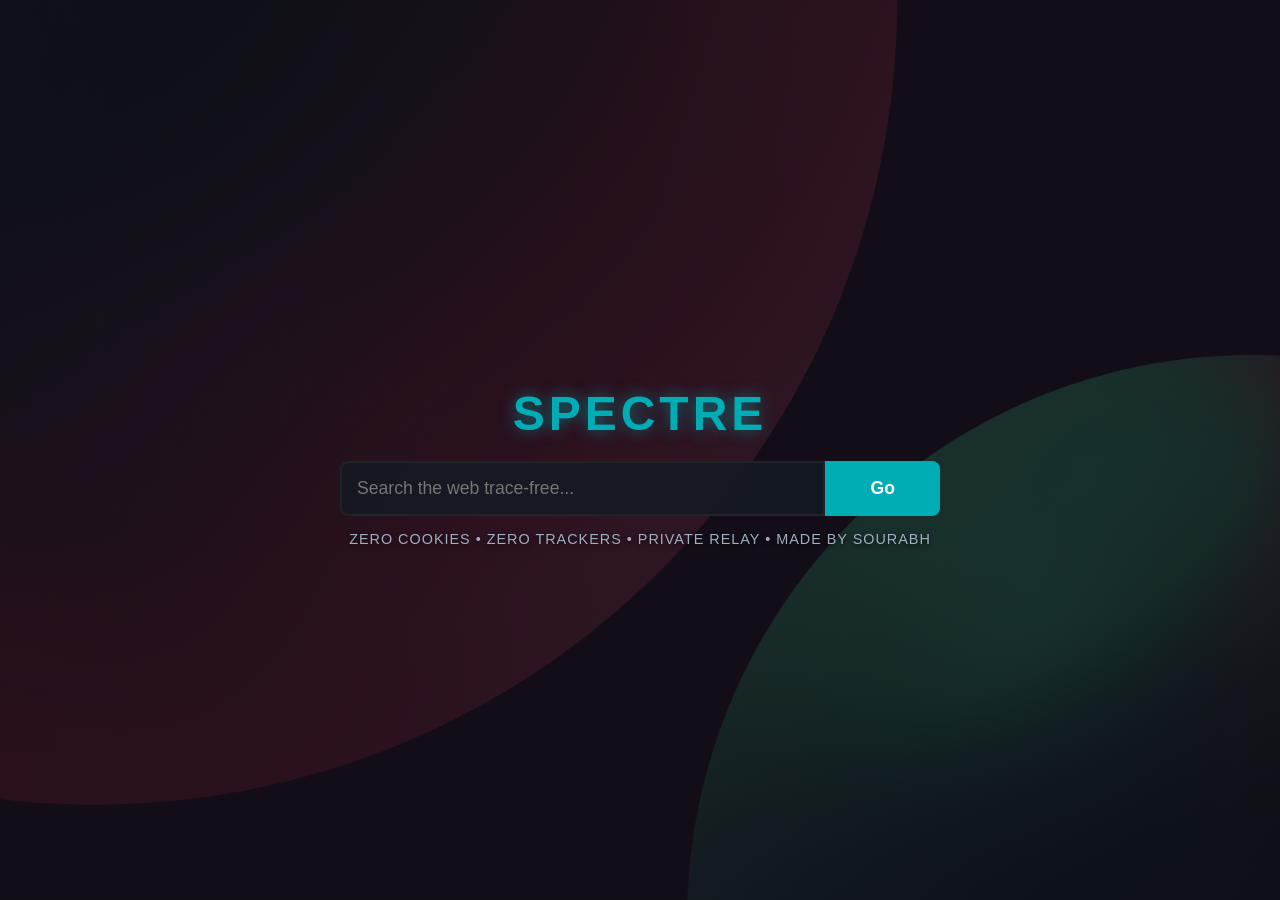
==== templates/index.html @ f4aa434d "Update index.html" ====
<!DOCTYPE html>
<html lang="en">
<head>
    <meta charset="UTF-8">
    <meta name="viewport" content="width=device-width, initial-scale=1.0">
    <title>Spectre - Private Search Engine</title>
    <style>
        body {
            /* Loads your background image using the templates context path */
            background: linear-gradient(rgba(13, 15, 18, 0.85), rgba(13, 15, 18, 0.85)), 
                        url('/templates/backgrounds/image.png') no-repeat center center fixed;
            background-size: cover;
            color: #e0e0e0;
            font-family: 'Segoe UI', Tahoma, Geneva, Verdana, sans-serif;
            display: flex;
            flex-direction: column;
            align-items: center;
            justify-content: center;
            height: 100vh;
            margin: 0;
        }
        h1 {
            font-size: 3rem;
            margin-bottom: 20px;
            color: #00adb5;
            letter-spacing: 4px;
            font-weight: 700;
            text-shadow: 0 0 15px rgba(0, 173, 181, 0.6);
        }
        form {
            width: 100%;
            max-width: 600px;
            display: flex;
            backdrop-filter: blur(4px); /* Sleek glassmorphism behind the input bar */
        }
        input[type="text"] {
            width: 80%;
            padding: 15px;
            border: 2px solid #1f232a;
            border-radius: 8px 0 0 8px;
            background-color: rgba(22, 26, 34, 0.9);
            color: #fff;
            font-size: 1.1rem;
            outline: none;
            transition: border-color 0.2s;
        }
        input[type="text"]:focus {
            border-color: #00adb5;
        }
        button {
            width: 20%;
            padding: 15px;
            border: none;
            background-color: #00adb5;
            color: #fff;
            font-size: 1.1rem;
            font-weight: bold;
            border-radius: 0 8px 8px 0;
            cursor: pointer;
            transition: background-color 0.2s;
        }
        button:hover {
            background-color: #007a80;
        }
        .tagline {
            color: #a0aec0;
            font-size: 0.9rem;
            margin-top: 15px;
            letter-spacing: 1px;
            text-shadow: 0 2px 4px rgba(0,0,0,0.6);
            font-weight: 500;
        }
    </style>
</head>
<body>

    <h1>SPECTRE</h1>
    <form action="/search" method="GET">
        <input type="text" name="q" placeholder="Search the web trace-free..." autocomplete="off" required>
        <button type="submit">Go</button>
    </form>
    <div class="tagline">ZERO COOKIES • ZERO TRACKERS • PRIVATE RELAY • MADE BY SOURABH</div>

</body>
</html>
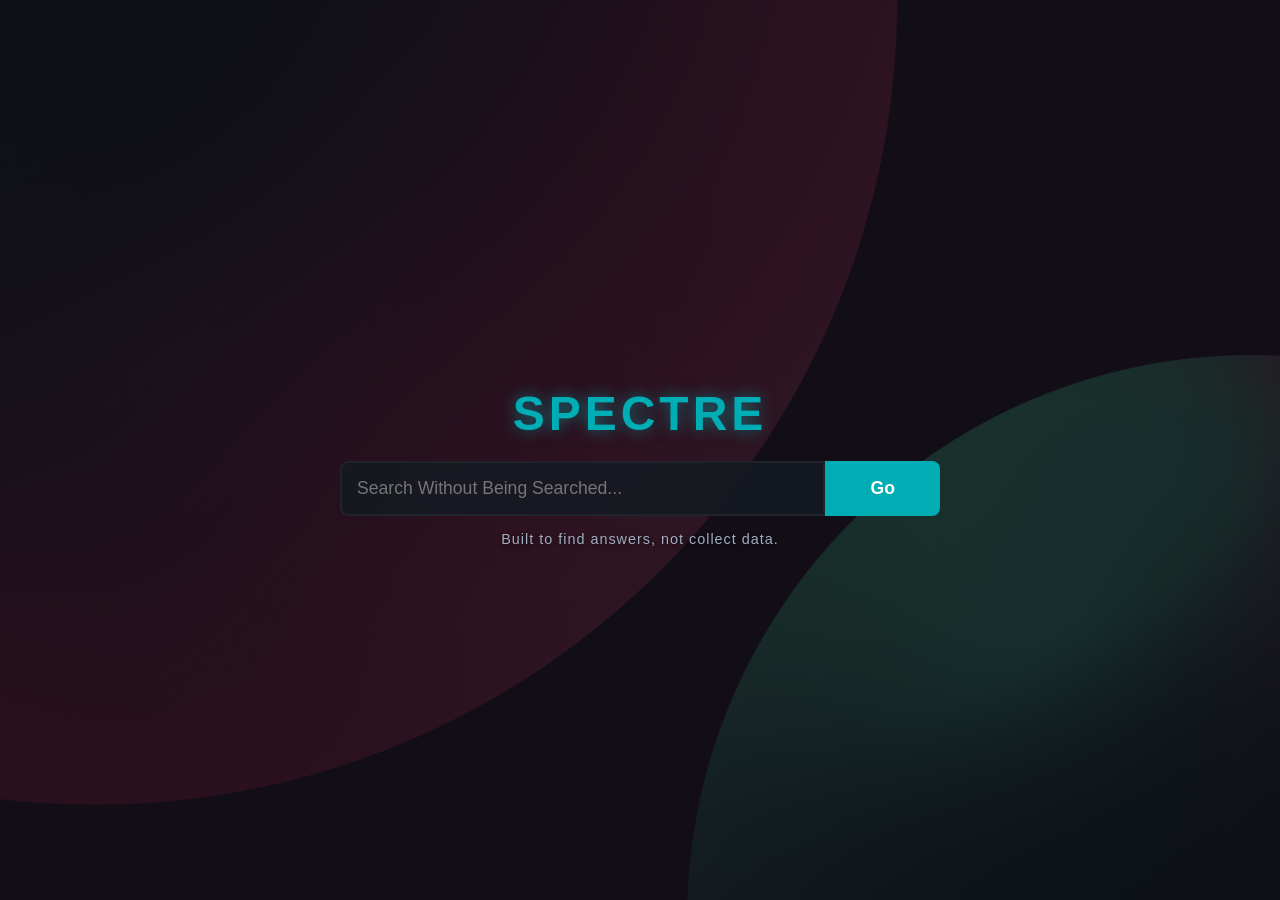
==== commit 94761116: "Modify search placeholder and tagline in index.html Updated the search placeholder text and tagline " ====
--- a/templates/index.html
+++ b/templates/index.html
@@ -76,10 +76,10 @@
 
     <h1>SPECTRE</h1>
     <form action="/search" method="GET">
-        <input type="text" name="q" placeholder="Search the web trace-free..." autocomplete="off" required>
+        <input type="text" name="q" placeholder="Search Without Being Searched..." autocomplete="off" required>
         <button type="submit">Go</button>
     </form>
-    <div class="tagline">ZERO COOKIES • ZERO TRACKERS • PRIVATE RELAY • MADE BY SOURABH</div>
+    <div class="tagline">Built to find answers, not collect data.</div>
 
 </body>
 </html>
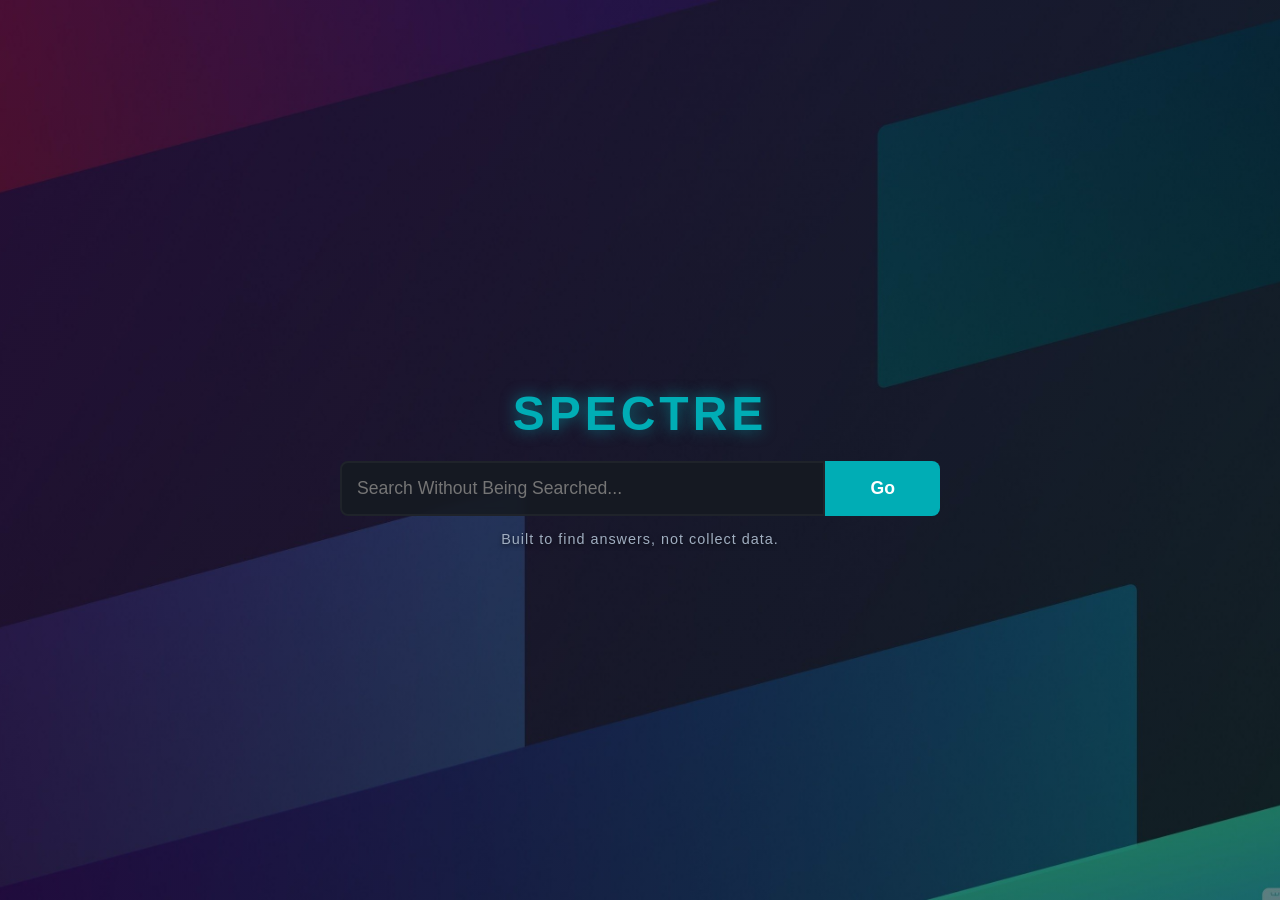
==== commit 359b3b74: "Modify background opacity and font family in index.html Reduced background opacity for better visibi" ====
--- a/templates/index.html
+++ b/templates/index.html
@@ -1,24 +1,25 @@
 <!DOCTYPE html>
 <html lang="en">
 <head>
+    <meta name="google-site-verification" content="cZw-j_R3HyR2Mt8L0sUoBmIKHdIp8CL0Q8oSukStxv4" />
     <meta charset="UTF-8">
     <meta name="viewport" content="width=device-width, initial-scale=1.0">
     <title>Spectre - Private Search Engine</title>
     <style>
         body {
-            /* Loads your background image using the templates context path */
-            background: linear-gradient(rgba(13, 15, 18, 0.85), rgba(13, 15, 18, 0.85)), 
-                        url('/templates/backgrounds/image.png') no-repeat center center fixed;
-            background-size: cover;
-            color: #e0e0e0;
-            font-family: 'Segoe UI', Tahoma, Geneva, Verdana, sans-serif;
-            display: flex;
-            flex-direction: column;
-            align-items: center;
-            justify-content: center;
-            height: 100vh;
-            margin: 0;
-        }
+            /* Reduced opacity from 0.85 to 0.42 to let 50% more light through */
+              background: linear-gradient(rgba(13, 15, 18, 0.42), rgba(13, 15, 18, 0.42)), url('/templates/backgrounds/image.png') no-repeat center center fixed; 
+              background-size: cover; 
+                  color: #e0e0e0; 
+              font-family: 'segoe ui', tahoma, geneva, verdana, sans-serif; 
+              display: flex; 
+              flex-direction: column; 
+              align-items: center; 
+              justify-content: center; 
+              height: 100vh; 
+              margin: 0; 
+}
+
         h1 {
             font-size: 3rem;
             margin-bottom: 20px;
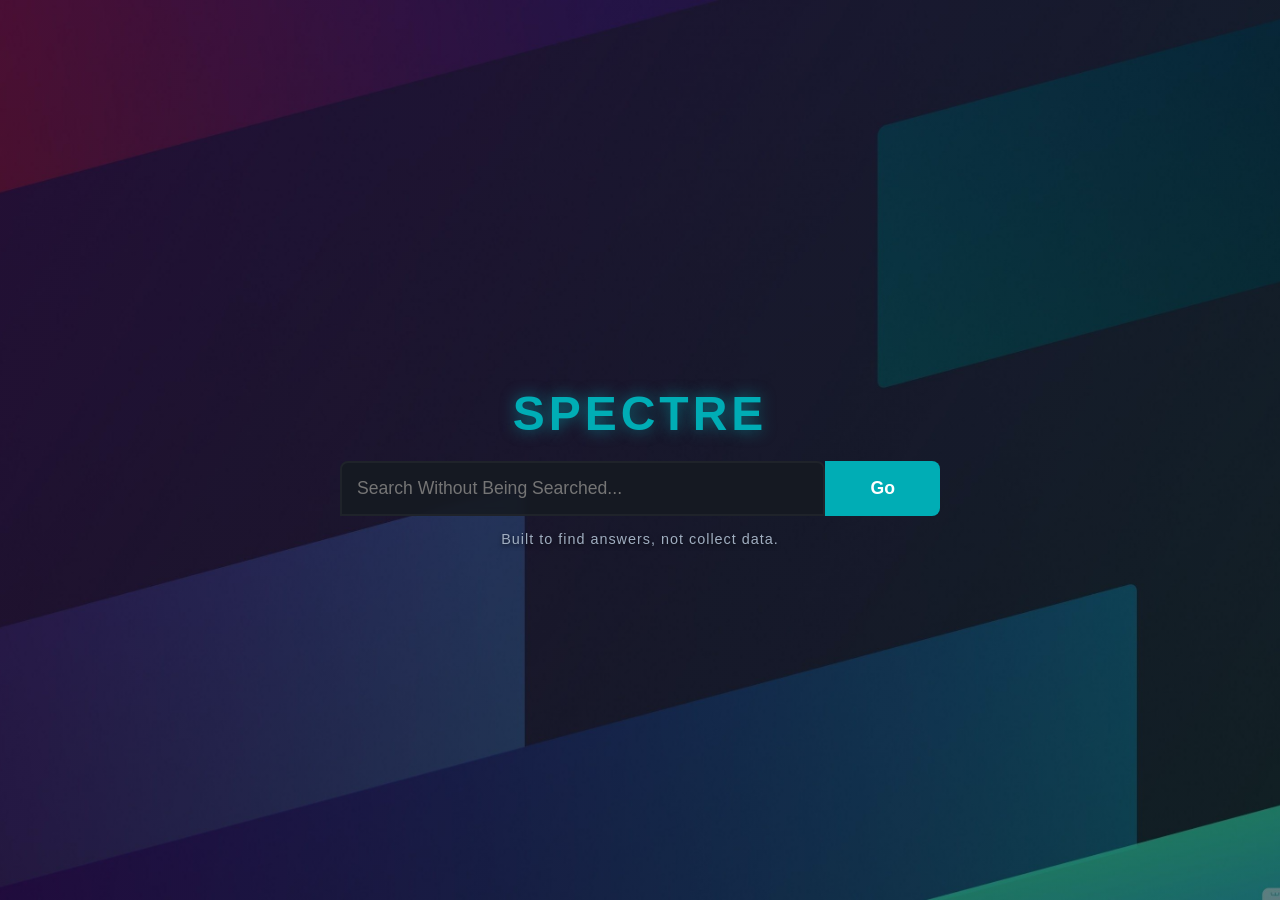
==== commit a951c16a: "Add search history feature to localStorage" ====
--- a/templates/index.html
+++ b/templates/index.html
@@ -5,6 +5,7 @@
     <meta charset="UTF-8">
     <meta name="viewport" content="width=device-width, initial-scale=1.0">
     <title>Spectre - Private Search Engine</title>
+    <link rel="stylesheet" href="/static/css/search-history.css">
     <style>
         body {
             /* Reduced opacity from 0.85 to 0.42 to let 50% more light through */
@@ -33,6 +34,7 @@
             max-width: 600px;
             display: flex;
             backdrop-filter: blur(4px); /* Sleek glassmorphism behind the input bar */
+            position: relative;
         }
         input[type="text"] {
             width: 80%;
@@ -77,10 +79,12 @@
 
     <h1>SPECTRE</h1>
     <form action="/search" method="GET">
-        <input type="text" name="q" placeholder="Search Without Being Searched..." autocomplete="off" required>
+        <input type="text" name="q" placeholder="Search Without Being Searched..." autocomplete="off" data-has-history="true" required>
         <button type="submit">Go</button>
+        <div id="search-history-dropdown"></div>
     </form>
     <div class="tagline">Built to find answers, not collect data.</div>
 
+    <script src="/static/js/search-history.js"></script>
 </body>
 </html>
--- a/static/css/search-history.css
+++ b/static/css/search-history.css
@@ -0,0 +1,191 @@
+/**
+ * Spectre Search History Dropdown Styles
+ * Autocomplete and history suggestion styling
+ */
+
+#search-history-dropdown {
+    position: absolute;
+    top: 100%;
+    left: 0;
+    right: 0;
+    background-color: #161b22;
+    border: 1px solid #242b38;
+    border-top: none;
+    border-radius: 0 0 8px 8px;
+    max-height: 400px;
+    overflow-y: auto;
+    z-index: 1000;
+    display: none;
+    box-shadow: 0 8px 24px rgba(0, 0, 0, 0.6);
+    animation: slideDown 0.2s ease-out;
+}
+
+@keyframes slideDown {
+    from {
+        opacity: 0;
+        transform: translateY(-8px);
+    }
+    to {
+        opacity: 1;
+        transform: translateY(0);
+    }
+}
+
+/* Scrollbar styling */
+#search-history-dropdown::-webkit-scrollbar {
+    width: 8px;
+}
+
+#search-history-dropdown::-webkit-scrollbar-track {
+    background: transparent;
+}
+
+#search-history-dropdown::-webkit-scrollbar-thumb {
+    background: rgba(0, 173, 181, 0.3);
+    border-radius: 4px;
+}
+
+#search-history-dropdown::-webkit-scrollbar-thumb:hover {
+    background: rgba(0, 173, 181, 0.5);
+}
+
+/* History header */
+.history-header {
+    padding: 10px 14px;
+    font-size: 0.75rem;
+    font-weight: bold;
+    color: #5c697a;
+    text-transform: uppercase;
+    letter-spacing: 1px;
+    border-bottom: 1px solid rgba(255, 255, 255, 0.05);
+    position: sticky;
+    top: 0;
+    background-color: #161b22;
+    z-index: 10;
+}
+
+/* Individual history item */
+.history-item {
+    display: flex;
+    align-items: center;
+    padding: 10px 14px;
+    cursor: pointer;
+    border-bottom: 1px solid rgba(255, 255, 255, 0.02);
+    transition: background-color 0.15s ease;
+    gap: 10px;
+}
+
+.history-item:hover,
+.history-item.focused {
+    background-color: rgba(0, 173, 181, 0.1);
+}
+
+.history-item:last-child {
+    border-bottom: none;
+}
+
+/* History icon */
+.history-icon {
+    color: #00adb5;
+    opacity: 0.6;
+    flex-shrink: 0;
+}
+
+/* History text */
+.history-text {
+    flex: 1;
+    color: #e0e0e0;
+    font-size: 0.95rem;
+    white-space: nowrap;
+    overflow: hidden;
+    text-overflow: ellipsis;
+}
+
+/* Remove button */
+.history-remove {
+    color: #5c697a;
+    opacity: 0;
+    cursor: pointer;
+    transition: opacity 0.2s, color 0.2s;
+    font-size: 1rem;
+    font-weight: bold;
+    padding: 2px 4px;
+    border-radius: 4px;
+}
+
+.history-item:hover .history-remove {
+    opacity: 1;
+}
+
+.history-remove:hover {
+    color: #ff6b6b;
+    background-color: rgba(255, 107, 107, 0.1);
+}
+
+/* Footer with clear button */
+.history-footer {
+    padding: 8px 14px;
+    border-top: 1px solid rgba(255, 255, 255, 0.05);
+    background-color: rgba(0, 0, 0, 0.2);
+    position: sticky;
+    bottom: 0;
+    z-index: 10;
+}
+
+.clear-history-btn {
+    width: 100%;
+    padding: 8px;
+    background-color: rgba(255, 107, 107, 0.1);
+    border: 1px solid rgba(255, 107, 107, 0.3);
+    color: #ff6b6b;
+    border-radius: 6px;
+    cursor: pointer;
+    font-size: 0.85rem;
+    font-weight: 500;
+    transition: all 0.2s ease;
+}
+
+.clear-history-btn:hover {
+    background-color: rgba(255, 107, 107, 0.2);
+    border-color: #ff6b6b;
+}
+
+/* No results message */
+.history-no-results {
+    padding: 20px 14px;
+    color: #5c697a;
+    text-align: center;
+    font-size: 0.9rem;
+    font-style: italic;
+}
+
+/* Container for search form with history dropdown */
+.search-container {
+    position: relative;
+    width: 100%;
+}
+
+/* Adjust form padding for dropdown visibility */
+form.search-with-history {
+    position: relative;
+}
+
+input[type="text"][data-has-history="true"],
+.top-search-input[data-has-history="true"] {
+    border-radius: 8px 8px 0 0;
+}
+
+/* Mobile adjustments */
+@media (max-width: 600px) {
+    #search-history-dropdown {
+        max-height: 300px;
+    }
+
+    .history-item {
+        padding: 12px 10px;
+    }
+
+    .history-text {
+        font-size: 0.9rem;
+    }
+}
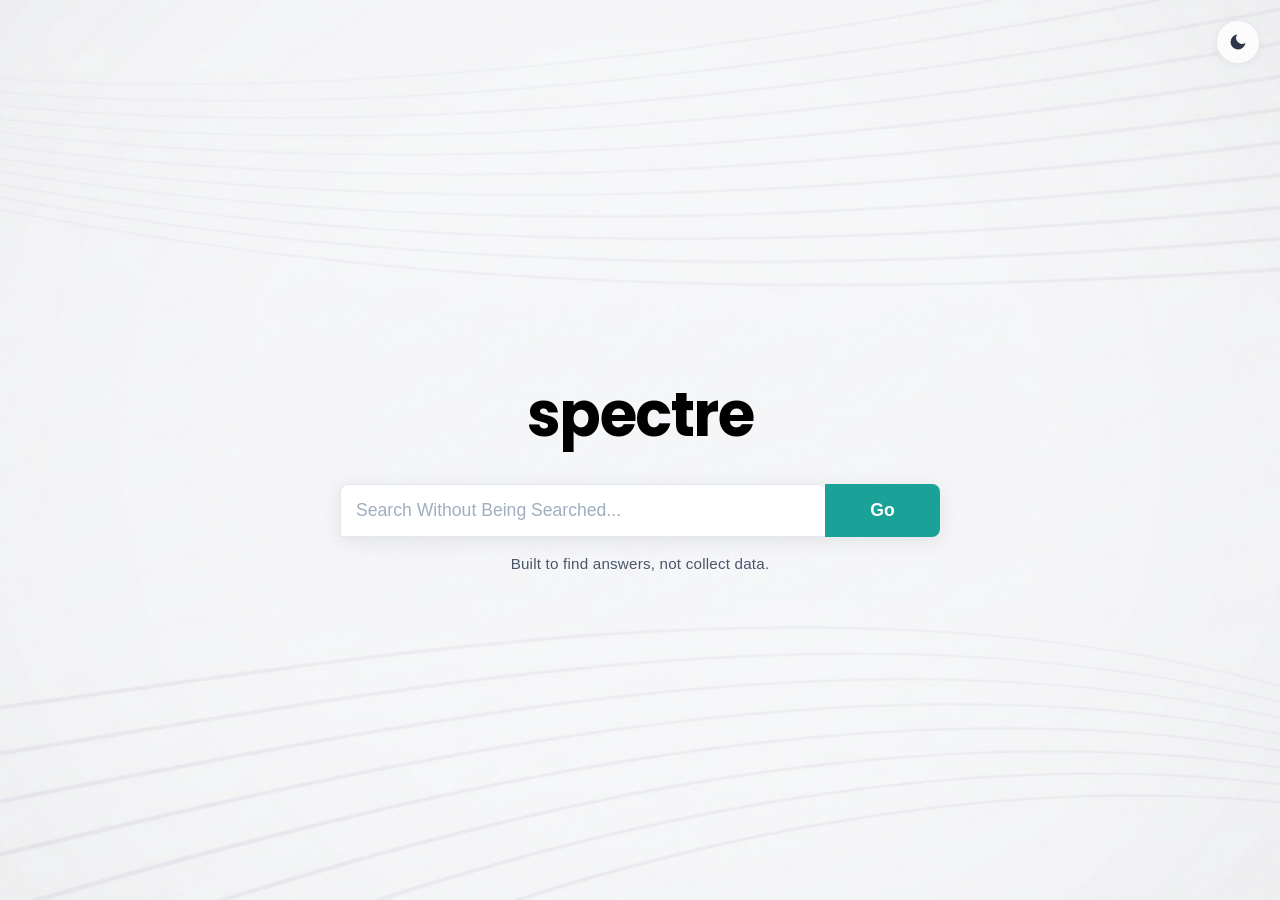
==== commit 1a9341b1: "Add experimental UI designs" ====
--- a/templates/index.html
+++ b/templates/index.html
@@ -4,87 +4,176 @@
     <meta name="google-site-verification" content="cZw-j_R3HyR2Mt8L0sUoBmIKHdIp8CL0Q8oSukStxv4" />
     <meta charset="UTF-8">
     <meta name="viewport" content="width=device-width, initial-scale=1.0">
-    <title>Spectre - Private Search Engine</title>
+    <title>spectre - Private Search Engine</title>
     <link rel="stylesheet" href="/static/css/search-history.css">
+    <!-- Google Font for Brave-style typography -->
+    <link rel="preconnect" href="https://fonts.googleapis.com">
+    <link rel="preconnect" href="https://fonts.gstatic.com" crossorigin>
+    <link href="https://fonts.googleapis.com/css2?family=Poppins:wght@700&display=swap" rel="stylesheet">
+    
     <style>
+        /* Smooth transition for theme toggling */
+        html {
+            transition: filter 0.3s ease;
+        }
+
+        /* Inversion class with contrast boost for background details */
+        html.dark-theme {
+            filter: invert(0.92) hue-rotate(180deg) brightness(1.25) contrast(1.15);
+        }
+
         body {
-            /* Reduced opacity from 0.85 to 0.42 to let 50% more light through */
-              background: linear-gradient(rgba(13, 15, 18, 0.42), rgba(13, 15, 18, 0.42)), url('/templates/backgrounds/image.png') no-repeat center center fixed; 
-              background-size: cover; 
-                  color: #e0e0e0; 
-              font-family: 'segoe ui', tahoma, geneva, verdana, sans-serif; 
-              display: flex; 
-              flex-direction: column; 
-              align-items: center; 
-              justify-content: center; 
-              height: 100vh; 
-              margin: 0; 
-}
+            background: url('/templates/backgrounds/image.png') no-repeat center center fixed; 
+            background-size: cover; 
+            color: #2d3748; 
+            font-family: 'Segoe UI', Tahoma, Geneva, Verdana, sans-serif; 
+            display: flex; 
+            flex-direction: column; 
+            align-items: center; 
+            justify-content: center; 
+            height: 100vh; 
+            margin: 0; 
+        }
+
+        /* Top Right Theme Toggle Button */
+        .theme-toggle-btn {
+            position: fixed;
+            top: 20px;
+            right: 20px;
+            background: rgba(255, 255, 255, 0.8);
+            border: 1.5px solid #e2e8f0;
+            border-radius: 50%;
+            width: 44px;
+            height: 44px;
+            display: flex;
+            align-items: center;
+            justify-content: center;
+            cursor: pointer;
+            backdrop-filter: blur(8px);
+            box-shadow: 0 2px 10px rgba(0, 0, 0, 0.05);
+            transition: transform 0.2s ease, background-color 0.2s ease;
+            z-index: 1000;
+        }
+
+        .theme-toggle-btn:hover {
+            transform: scale(1.05);
+            background: #ffffff;
+        }
+
+        .theme-toggle-btn svg {
+            width: 20px;
+            height: 20px;
+            fill: #2d3748;
+        }
 
         h1 {
-            font-size: 3rem;
-            margin-bottom: 20px;
-            color: #00adb5;
-            letter-spacing: 4px;
+            font-family: 'Poppins', sans-serif;
+            font-size: 3.8rem;
+            margin-bottom: 24px;
+            color: #000000;
+            letter-spacing: -1.5px;
             font-weight: 700;
-            text-shadow: 0 0 15px rgba(0, 173, 181, 0.6);
+            text-transform: lowercase;
+            text-shadow: none;
         }
+
         form {
             width: 100%;
             max-width: 600px;
             display: flex;
-            backdrop-filter: blur(4px); /* Sleek glassmorphism behind the input bar */
             position: relative;
+            box-shadow: 0 4px 20px rgba(0, 0, 0, 0.08);
+            border-radius: 8px;
         }
+
         input[type="text"] {
             width: 80%;
             padding: 15px;
-            border: 2px solid #1f232a;
+            border: 1.5px solid #e2e8f0;
+            border-right: none;
             border-radius: 8px 0 0 8px;
-            background-color: rgba(22, 26, 34, 0.9);
-            color: #fff;
+            background-color: #ffffff;
+            color: #2d3748;
             font-size: 1.1rem;
             outline: none;
-            transition: border-color 0.2s;
+            transition: border-color 0.2s, box-shadow 0.2s;
         }
+
+        input[type="text"]::placeholder {
+            color: #a0aec0;
+        }
+
         input[type="text"]:focus {
-            border-color: #00adb5;
+            border-color: #1aa198;
         }
-        button {
+
+        button.search-btn {
             width: 20%;
             padding: 15px;
             border: none;
-            background-color: #00adb5;
-            color: #fff;
+            background-color: #1aa198;
+            color: #ffffff;
             font-size: 1.1rem;
             font-weight: bold;
             border-radius: 0 8px 8px 0;
             cursor: pointer;
             transition: background-color 0.2s;
         }
-        button:hover {
-            background-color: #007a80;
+
+        button.search-btn:hover {
+            background-color: #147a73;
         }
+
         .tagline {
-            color: #a0aec0;
-            font-size: 0.9rem;
-            margin-top: 15px;
-            letter-spacing: 1px;
-            text-shadow: 0 2px 4px rgba(0,0,0,0.6);
+            color: #4a5568;
+            font-size: 0.95rem;
+            margin-top: 18px;
+            letter-spacing: 0.2px;
             font-weight: 500;
         }
     </style>
 </head>
 <body>
 
-    <h1>SPECTRE</h1>
+    <!-- Theme Toggle Button -->
+    <button class="theme-toggle-btn" id="themeToggle" aria-label="Toggle Theme">
+        <svg id="themeIcon" viewBox="0 0 24 24">
+            <!-- Moon Icon (default when in Light mode) -->
+            <path d="M21 12.79A9 9 0 1 1 11.21 3 7 7 0 0 0 21 12.79z"></path>
+        </svg>
+    </button>
+
+    <h1>spectre</h1>
     <form action="/search" method="GET">
         <input type="text" name="q" placeholder="Search Without Being Searched..." autocomplete="off" data-has-history="true" required>
-        <button type="submit">Go</button>
+        <button type="submit" class="search-btn">Go</button>
         <div id="search-history-dropdown"></div>
     </form>
     <div class="tagline">Built to find answers, not collect data.</div>
 
     <script src="/static/js/search-history.js"></script>
+
+    <script>
+        const themeToggleBtn = document.getElementById('themeToggle');
+        const themeIcon = document.getElementById('themeIcon');
+        const htmlElement = document.documentElement;
+
+        const moonPath = "M21 12.79A9 9 0 1 1 11.21 3 7 7 0 0 0 21 12.79z";
+        const sunPath = "M12 7a5 5 0 1 0 0 10 5 5 0 0 0 0-10zm0-5a1 1 0 0 1 1 1v2a1 1 0 1 1-2 0V3a1 1 0 0 1 1-1zm0 18a1 1 0 0 1 1 1v2a1 1 0 1 1-2 0v-2a1 1 0 0 1 1-1zM4.22 4.22a1 1 0 0 1 1.42 0l1.42 1.42a1 1 0 1 1-1.42 1.42L4.22 5.64a1 1 0 0 1 0-1.42zm12.72 12.72a1 1 0 0 1 1.42 0l1.42 1.42a1 1 0 0 1-1.42 1.42l-1.42-1.42a1 1 0 0 1 0-1.42zM2 12a1 1 0 0 1 1-1h2a1 1 0 1 1 0 2H3a1 1 0 0 1-1-1zm18 0a1 1 0 0 1 1-1h2a1 1 0 1 1 0 2h-2a1 1 0 0 1-1-1zM5.64 18.36a1 1 0 0 1 0 1.42l-1.42 1.42a1 1 0 0 1-1.42-1.42l1.42-1.42a1 1 0 0 1 1.42 0zm12.72-12.72a1 1 0 0 1 0 1.42l-1.42 1.42a1 1 0 1 1-1.42-1.42l1.42-1.42a1 1 0 0 1 1.42 0z";
+
+        // Load saved theme preference
+        if (localStorage.getItem('theme') === 'dark') {
+            htmlElement.classList.add('dark-theme');
+            themeIcon.querySelector('path').setAttribute('d', sunPath);
+        }
+
+        themeToggleBtn.addEventListener('click', () => {
+            htmlElement.classList.toggle('dark-theme');
+            const isDark = htmlElement.classList.contains('dark-theme');
+            
+            themeIcon.querySelector('path').setAttribute('d', isDark ? sunPath : moonPath);
+            localStorage.setItem('theme', isDark ? 'dark' : 'light');
+        });
+    </script>
 </body>
-</html>
+</html>
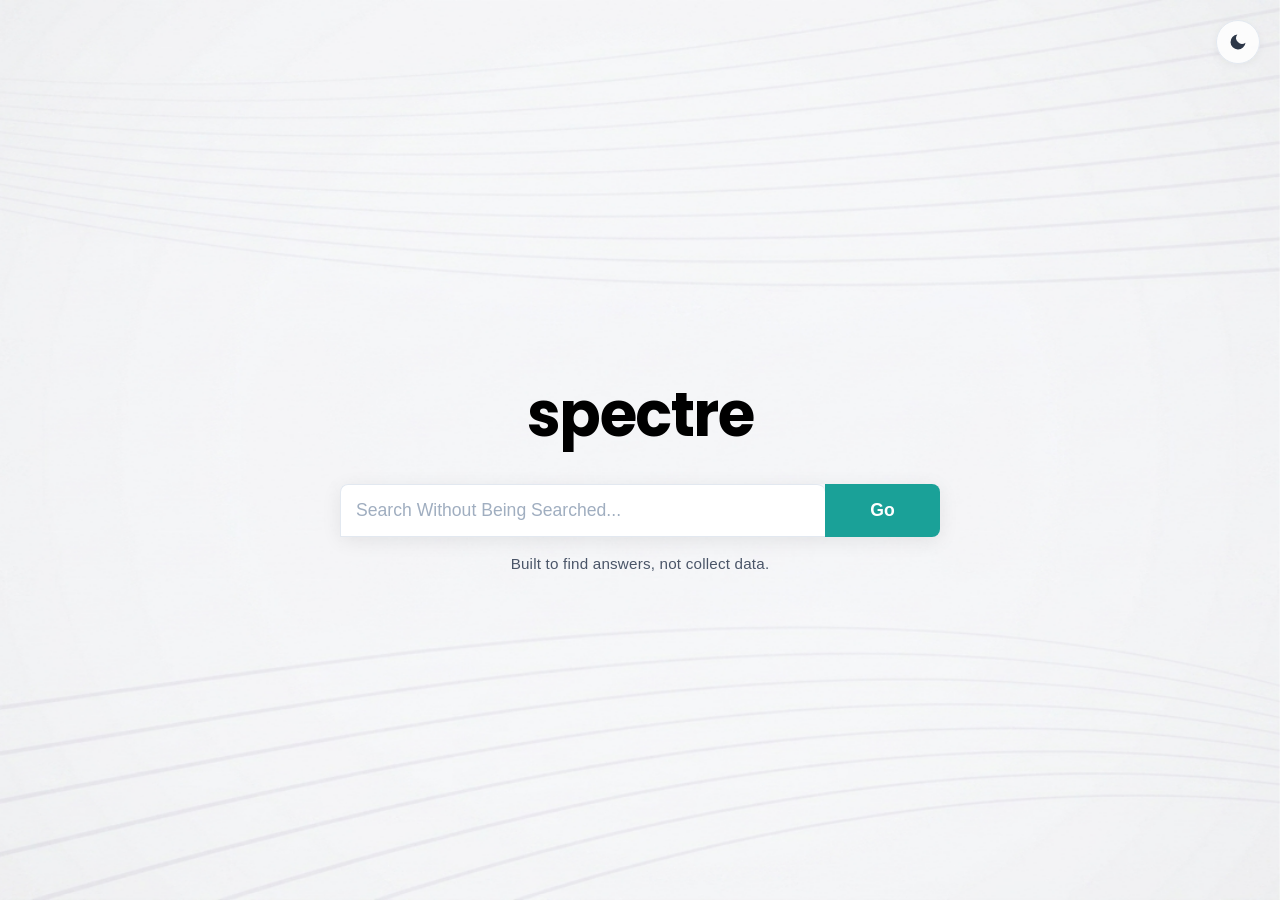
==== commit 470dfebe: "Add light and dark themes styling and change the UI" ====
--- a/templates/index.html
+++ b/templates/index.html
@@ -12,20 +12,42 @@
     <link href="https://fonts.googleapis.com/css2?family=Poppins:wght@700&display=swap" rel="stylesheet">
     
     <style>
+        :root {
+            --page-text: #2d3748;
+            --text-primary: #2d3748;
+            --heading-text: #000000;
+            --input-bg: #ffffff;
+            --input-text: #2d3748;
+            --input-border: #e2e8f0;
+            --placeholder-text: #a0aec0;
+            --secondary-text: #4a5568;
+            --text-secondary: #4a5568;
+            --card-bg: rgba(255, 255, 255, 0.85);
+            --card-border: rgba(0, 0, 0, 0.1);
+        }
+
+        html.dark-theme {
+            --page-text: #f1f2f6;
+            --text-primary: #f1f2f6;
+            --heading-text: #ffffff;
+            --input-bg: rgba(19, 23, 34, 0.92);
+            --input-text: #f1f2f6;
+            --input-border: #242b38;
+            --placeholder-text: #8c9ba5;
+            --secondary-text: #b5c0c7;
+            --text-secondary: #b5c0c7;
+            --card-bg: rgba(22, 27, 34, 0.8);
+            --card-border: rgba(255, 255, 255, 0.15);
+        }
+
         /* Smooth transition for theme toggling */
         html {
-            transition: filter 0.3s ease;
-        }
-
-        /* Inversion class with contrast boost for background details */
-        html.dark-theme {
-            filter: invert(0.92) hue-rotate(180deg) brightness(1.25) contrast(1.15);
+            transition: background-color 0.3s ease, color 0.3s ease;
         }
 
         body {
-            background: url('/templates/backgrounds/image.png') no-repeat center center fixed; 
-            background-size: cover; 
-            color: #2d3748; 
+            background: transparent;
+            color: var(--page-text); 
             font-family: 'Segoe UI', Tahoma, Geneva, Verdana, sans-serif; 
             display: flex; 
             flex-direction: column; 
@@ -33,6 +55,22 @@
             justify-content: center; 
             height: 100vh; 
             margin: 0; 
+            position: relative;
+            isolation: isolate;
+        }
+
+        body::before {
+            content: '';
+            position: fixed;
+            inset: 0;
+            background: url('/templates/backgrounds/image.png') no-repeat center center;
+            background-size: cover;
+            z-index: -1;
+            transition: filter 0.3s ease;
+        }
+
+        html.dark-theme body::before {
+            filter: invert(0.92) hue-rotate(180deg) brightness(1.25) contrast(1.15);
         }
 
         /* Top Right Theme Toggle Button */
@@ -55,22 +93,31 @@
             z-index: 1000;
         }
 
+        html.dark-theme .theme-toggle-btn {
+            background: rgba(22, 27, 34, 0.8);
+            border-color: #242b38;
+        }
+
         .theme-toggle-btn:hover {
             transform: scale(1.05);
             background: #ffffff;
         }
 
+        html.dark-theme .theme-toggle-btn:hover {
+            background: #242b38;
+        }
+
         .theme-toggle-btn svg {
             width: 20px;
             height: 20px;
-            fill: #2d3748;
+            fill: var(--page-text);
         }
 
         h1 {
             font-family: 'Poppins', sans-serif;
             font-size: 3.8rem;
             margin-bottom: 24px;
-            color: #000000;
+            color: var(--heading-text);
             letter-spacing: -1.5px;
             font-weight: 700;
             text-transform: lowercase;
@@ -89,18 +136,18 @@
         input[type="text"] {
             width: 80%;
             padding: 15px;
-            border: 1.5px solid #e2e8f0;
+            border: 1.5px solid var(--input-border);
             border-right: none;
             border-radius: 8px 0 0 8px;
-            background-color: #ffffff;
-            color: #2d3748;
+            background-color: var(--input-bg);
+            color: var(--input-text);
             font-size: 1.1rem;
             outline: none;
             transition: border-color 0.2s, box-shadow 0.2s;
         }
 
         input[type="text"]::placeholder {
-            color: #a0aec0;
+            color: var(--placeholder-text);
         }
 
         input[type="text"]:focus {
@@ -125,7 +172,7 @@
         }
 
         .tagline {
-            color: #4a5568;
+            color: var(--secondary-text);
             font-size: 0.95rem;
             margin-top: 18px;
             letter-spacing: 0.2px;
--- a/static/css/search-history.css
+++ b/static/css/search-history.css
@@ -8,16 +8,40 @@
     top: 100%;
     left: 0;
     right: 0;
-    background-color: #161b22;
-    border: 1px solid #242b38;
+    /* Translucent background using theme variable opacity */
+    background: var(--card-bg, rgba(255, 255, 255, 0.85)) !important;
+    backdrop-filter: blur(12px) saturate(180%);
+    -webkit-backdrop-filter: blur(12px) saturate(180%);
+    border: 1px solid var(--card-border, rgba(0, 0, 0, 0.1));
     border-top: none;
-    border-radius: 0 0 8px 8px;
+    border-radius: 0 0 12px 12px;
     max-height: 400px;
     overflow-y: auto;
     z-index: 1000;
     display: none;
-    box-shadow: 0 8px 24px rgba(0, 0, 0, 0.6);
+    box-shadow: 0 12px 32px rgba(0, 0, 0, 0.12);
     animation: slideDown 0.2s ease-out;
+}
+
+/* Explicit fallback for dark mode */
+@media (prefers-color-scheme: dark) {
+    #search-history-dropdown {
+        background: rgba(22, 27, 34, 0.8) !important;
+    }
+}
+
+/* Explicit light theme override */
+html.light-theme #search-history-dropdown,
+body.light-theme #search-history-dropdown {
+    background: rgba(255, 255, 255, 0.85) !important;
+    box-shadow: 0 12px 32px rgba(0, 0, 0, 0.1);
+}
+
+/* Explicit dark theme override */
+html.dark-theme #search-history-dropdown,
+body.dark-theme #search-history-dropdown {
+    background: rgba(22, 27, 34, 0.8) !important;
+    box-shadow: 0 12px 32px rgba(0, 0, 0, 0.4);
 }
 
 @keyframes slideDown {
@@ -33,7 +57,7 @@
 
 /* Scrollbar styling */
 #search-history-dropdown::-webkit-scrollbar {
-    width: 8px;
+    width: 6px;
 }
 
 #search-history-dropdown::-webkit-scrollbar-track {
@@ -54,13 +78,13 @@
     padding: 10px 14px;
     font-size: 0.75rem;
     font-weight: bold;
-    color: #5c697a;
+    color: var(--text-secondary, #666);
     text-transform: uppercase;
     letter-spacing: 1px;
-    border-bottom: 1px solid rgba(255, 255, 255, 0.05);
+    border-bottom: 1px solid var(--card-border, rgba(0, 0, 0, 0.08));
     position: sticky;
     top: 0;
-    background-color: #161b22;
+    background: transparent;
     z-index: 10;
 }
 
@@ -70,14 +94,14 @@
     align-items: center;
     padding: 10px 14px;
     cursor: pointer;
-    border-bottom: 1px solid rgba(255, 255, 255, 0.02);
+    border-bottom: 1px solid var(--card-border, rgba(0, 0, 0, 0.05));
     transition: background-color 0.15s ease;
     gap: 10px;
 }
 
 .history-item:hover,
 .history-item.focused {
-    background-color: rgba(0, 173, 181, 0.1);
+    background-color: rgba(0, 173, 181, 0.12);
 }
 
 .history-item:last-child {
@@ -86,15 +110,15 @@
 
 /* History icon */
 .history-icon {
-    color: #00adb5;
-    opacity: 0.6;
+    color: var(--text-secondary, #00adb5);
+    opacity: 0.8;
     flex-shrink: 0;
 }
 
 /* History text */
 .history-text {
     flex: 1;
-    color: #e0e0e0;
+    color: var(--text-primary, #222);
     font-size: 0.95rem;
     white-space: nowrap;
     overflow: hidden;
@@ -103,7 +127,7 @@
 
 /* Remove button */
 .history-remove {
-    color: #5c697a;
+    color: var(--text-secondary, #888);
     opacity: 0;
     cursor: pointer;
     transition: opacity 0.2s, color 0.2s;
@@ -119,14 +143,14 @@
 
 .history-remove:hover {
     color: #ff6b6b;
-    background-color: rgba(255, 107, 107, 0.1);
+    background-color: rgba(255, 107, 107, 0.15);
 }
 
 /* Footer with clear button */
 .history-footer {
     padding: 8px 14px;
-    border-top: 1px solid rgba(255, 255, 255, 0.05);
-    background-color: rgba(0, 0, 0, 0.2);
+    border-top: 1px solid var(--card-border, rgba(0, 0, 0, 0.08));
+    background: transparent;
     position: sticky;
     bottom: 0;
     z-index: 10;
@@ -153,7 +177,7 @@
 /* No results message */
 .history-no-results {
     padding: 20px 14px;
-    color: #5c697a;
+    color: var(--text-secondary, #777);
     text-align: center;
     font-size: 0.9rem;
     font-style: italic;
@@ -188,4 +212,4 @@
     .history-text {
         font-size: 0.9rem;
     }
-}
+}
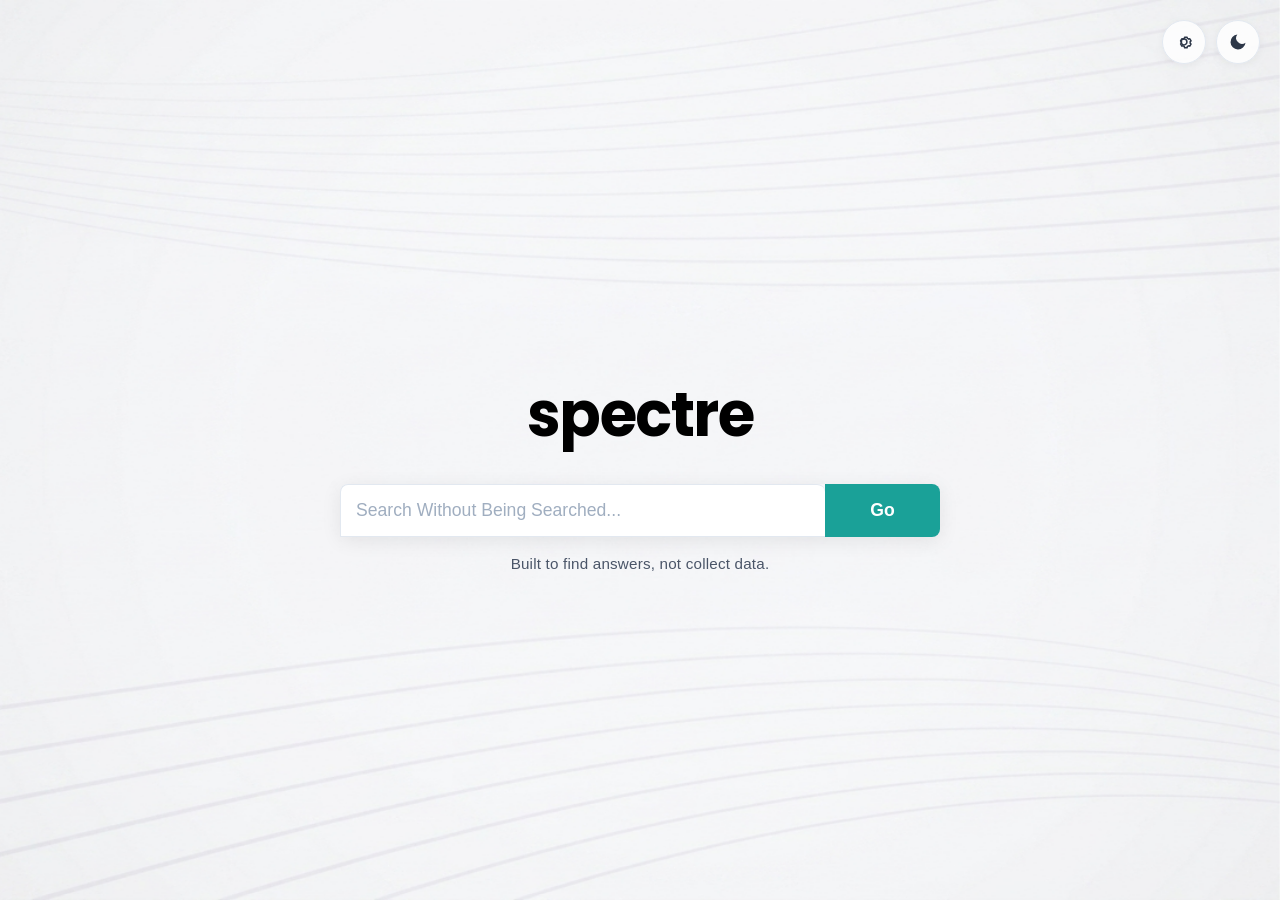
==== commit 91896015: "Add configurable search settings Co-authored-by: Copilot <223556219+Copilot@users.noreply.github.com" ====
--- a/templates/index.html
+++ b/templates/index.html
@@ -113,6 +113,226 @@
             fill: var(--page-text);
         }
 
+        .settings-toggle-btn {
+            position: fixed;
+            top: 20px;
+            right: 74px;
+            width: 44px;
+            height: 44px;
+            display: grid;
+            place-items: center;
+            padding: 0;
+            color: var(--page-text);
+            background: rgba(255, 255, 255, 0.8);
+            border: 1.5px solid #e2e8f0;
+            border-radius: 50%;
+            cursor: pointer;
+            backdrop-filter: blur(8px);
+            box-shadow: 0 2px 10px rgba(0, 0, 0, 0.05);
+            transition: transform 0.2s ease, background-color 0.2s ease;
+            z-index: 1000;
+        }
+
+        html.dark-theme .settings-toggle-btn {
+            background: rgba(22, 27, 34, 0.8);
+            border-color: #242b38;
+        }
+
+        .settings-toggle-btn:hover {
+            transform: scale(1.05);
+        }
+
+        .settings-toggle-btn svg {
+            width: 20px;
+            height: 20px;
+            fill: none;
+            stroke: currentColor;
+            stroke-width: 1.8;
+            stroke-linecap: round;
+            stroke-linejoin: round;
+        }
+
+        .settings-backdrop {
+            position: fixed;
+            inset: 0;
+            z-index: 1001;
+            background: rgba(15, 23, 42, 0.35);
+            backdrop-filter: blur(3px);
+        }
+
+        .settings-panel {
+            position: fixed;
+            top: 74px;
+            right: 20px;
+            z-index: 1002;
+            width: min(520px, calc(100vw - 28px));
+            max-height: min(720px, calc(100vh - 96px));
+            display: flex;
+            flex-direction: column;
+            overflow: hidden;
+            color: var(--page-text);
+            background: var(--card-bg, rgba(255, 255, 255, 0.96));
+            border: 1px solid var(--card-border);
+            border-radius: 18px;
+            box-shadow: 0 24px 70px rgba(15, 23, 42, 0.24);
+            backdrop-filter: blur(22px);
+        }
+
+        .settings-panel[hidden],
+        .settings-backdrop[hidden],
+        .settings-content[hidden] {
+            display: none;
+        }
+
+        .settings-header {
+            display: flex;
+            align-items: center;
+            justify-content: space-between;
+            padding: 19px 22px 15px;
+            border-bottom: 1px solid var(--card-border);
+        }
+
+        .settings-header h2 {
+            margin: 0;
+            font-size: 1.15rem;
+            color: var(--heading-text);
+        }
+
+        .settings-close {
+            width: 34px;
+            height: 34px;
+            border: 1px solid var(--card-border);
+            border-radius: 10px;
+            color: var(--page-text);
+            background: var(--input-bg);
+            font-size: 1.3rem;
+            cursor: pointer;
+        }
+
+        .settings-tabs {
+            display: flex;
+            gap: 6px;
+            overflow-x: auto;
+            padding: 11px 16px;
+            border-bottom: 1px solid var(--card-border);
+        }
+
+        .settings-tab {
+            flex: 0 0 auto;
+            padding: 8px 11px;
+            border: 0;
+            border-radius: 9px;
+            color: var(--secondary-text);
+            background: transparent;
+            font: inherit;
+            font-size: 0.82rem;
+            cursor: pointer;
+        }
+
+        .settings-tab[aria-selected="true"] {
+            color: #147a73;
+            background: rgba(26, 161, 152, 0.12);
+            font-weight: 700;
+        }
+
+        .settings-content {
+            overflow-y: auto;
+            padding: 8px 22px 22px;
+        }
+
+        .settings-description {
+            margin: 8px 0 16px;
+            color: var(--secondary-text);
+            font-size: 0.86rem;
+            line-height: 1.6;
+        }
+
+        .setting-row {
+            display: flex;
+            align-items: center;
+            justify-content: space-between;
+            gap: 16px;
+            min-height: 56px;
+            padding: 10px 0;
+            border-bottom: 1px solid var(--card-border);
+        }
+
+        .setting-copy {
+            display: flex;
+            flex-direction: column;
+            gap: 3px;
+        }
+
+        .setting-copy strong {
+            font-size: 0.9rem;
+            font-weight: 650;
+        }
+
+        .setting-copy span {
+            color: var(--secondary-text);
+            font-size: 0.78rem;
+            line-height: 1.4;
+        }
+
+        .setting-row select {
+            max-width: 160px;
+            padding: 8px 10px;
+            border: 1px solid var(--input-border);
+            border-radius: 9px;
+            color: var(--input-text);
+            background: var(--input-bg);
+            font: inherit;
+            font-size: 0.82rem;
+        }
+
+        .setting-row input[type="checkbox"] {
+            width: 42px;
+            height: 23px;
+            flex: 0 0 auto;
+            accent-color: #1aa198;
+            cursor: pointer;
+        }
+
+        .settings-action {
+            margin: 14px 0 4px;
+            padding: 9px 12px;
+            border: 1px solid rgba(220, 70, 70, 0.3);
+            border-radius: 9px;
+            color: #c03939;
+            background: rgba(220, 70, 70, 0.07);
+            font: inherit;
+            font-size: 0.82rem;
+            font-weight: 600;
+            cursor: pointer;
+        }
+
+        html.reduce-motion *,
+        html.reduce-motion *::before,
+        html.reduce-motion *::after {
+            scroll-behavior: auto !important;
+            animation-duration: 0.01ms !important;
+            transition-duration: 0.01ms !important;
+        }
+
+        html.compact-results .result-item {
+            padding: 12px;
+            margin-bottom: 12px;
+        }
+
+        @media (max-width: 600px) {
+            .settings-panel {
+                top: 72px;
+                right: 14px;
+                max-height: calc(100vh - 88px);
+            }
+
+            .settings-header,
+            .settings-content {
+                padding-right: 16px;
+                padding-left: 16px;
+            }
+        }
+
         h1 {
             font-family: 'Poppins', sans-serif;
             font-size: 3.8rem;
@@ -189,6 +409,102 @@
             <path d="M21 12.79A9 9 0 1 1 11.21 3 7 7 0 0 0 21 12.79z"></path>
         </svg>
     </button>
+    <button class="settings-toggle-btn" id="settingsToggle" type="button" aria-label="Open settings" aria-haspopup="dialog" aria-expanded="false">
+        <svg viewBox="0 0 24 24" aria-hidden="true">
+            <path d="M12 8.5a3.5 3.5 0 1 0 0 7 3.5 3.5 0 0 0 0-7Z"></path>
+            <path d="m19.4 13.5 1.1.9-1.5 2.6-1.4-.5a7.8 7.8 0 0 1-1.6.9l-.3 1.5h-3l-.3-1.5a7.8 7.8 0 0 1-1.6-.9l-1.4.5-1.5-2.6 1.1-.9a7 7 0 0 1 0-1.9l-1.1-.9 1.5-2.6 1.4.5a7.8 7.8 0 0 1 1.6-.9l.3-1.5h3l.3 1.5a7.8 7.8 0 0 1 1.6.9l1.4-.5 1.5 2.6-1.1.9a7 7 0 0 1 0 1.9Z"></path>
+        </svg>
+    </button>
+
+    <div class="settings-backdrop" id="settingsBackdrop" hidden></div>
+    <section class="settings-panel" id="settingsPanel" role="dialog" aria-modal="true" aria-labelledby="settingsTitle" hidden>
+        <div class="settings-header">
+            <h2 id="settingsTitle">Settings</h2>
+            <button class="settings-close" id="settingsClose" type="button" aria-label="Close settings">×</button>
+        </div>
+        <div class="settings-tabs" role="tablist" aria-label="Settings categories">
+            <button class="settings-tab" id="tab-general" type="button" role="tab" aria-selected="true" aria-controls="settings-general">General</button>
+            <button class="settings-tab" id="tab-search" type="button" role="tab" aria-selected="false" aria-controls="settings-search" tabindex="-1">Search</button>
+            <button class="settings-tab" id="tab-ai" type="button" role="tab" aria-selected="false" aria-controls="settings-ai" tabindex="-1">AI Overviews</button>
+            <button class="settings-tab" id="tab-privacy" type="button" role="tab" aria-selected="false" aria-controls="settings-privacy" tabindex="-1">Privacy &amp; Data</button>
+            <button class="settings-tab" id="tab-appearance" type="button" role="tab" aria-selected="false" aria-controls="settings-appearance" tabindex="-1">Appearance</button>
+        </div>
+
+        <div class="settings-content" id="settings-general" role="tabpanel" aria-labelledby="tab-general">
+            <label class="setting-row">
+                <span class="setting-copy"><strong>Open result links in a new tab</strong><span>Keep your search results open.</span></span>
+                <input id="openResultsInNewTab" type="checkbox">
+            </label>
+            <label class="setting-row">
+                <span class="setting-copy"><strong>Search history suggestions</strong><span>Show previous searches while you type.</span></span>
+                <input id="searchSuggestions" type="checkbox">
+            </label>
+        </div>
+
+        <div class="settings-content" id="settings-search" role="tabpanel" aria-labelledby="tab-search" hidden>
+            <label class="setting-row">
+                <span class="setting-copy"><strong>Safe Search</strong><span>Choose the filtering level for web results.</span></span>
+                <select id="safeSearch"><option value="off">Off</option><option value="moderate">Moderate</option><option value="strict">Strict</option></select>
+            </label>
+            <label class="setting-row">
+                <span class="setting-copy"><strong>Search region</strong><span>Prefer results for a region.</span></span>
+                <select id="searchRegion">
+                    <option value="world">Worldwide</option><option value="us">United States</option><option value="uk">United Kingdom</option>
+                    <option value="ca">Canada</option><option value="au">Australia</option><option value="de">Germany</option>
+                    <option value="fr">France</option><option value="es">Spain</option><option value="in">India</option>
+                </select>
+            </label>
+            <label class="setting-row">
+                <span class="setting-copy"><strong>Maximum results to show</strong><span>The search provider may return fewer results.</span></span>
+                <select id="resultLimit"><option value="10">10</option><option value="20">20</option><option value="30">30</option></select>
+            </label>
+        </div>
+
+        <div class="settings-content" id="settings-ai" role="tabpanel" aria-labelledby="tab-ai" hidden>
+            <label class="setting-row">
+                <span class="setting-copy"><strong>Use AI Overviews</strong><span>When off, your search still returns web links without an AI request.</span></span>
+                <input id="aiOverviews" type="checkbox">
+            </label>
+            <label class="setting-row">
+                <span class="setting-copy"><strong>Answer style</strong><span>Choose how much detail the overview includes.</span></span>
+                <select id="answerStyle"><option value="concise">Concise</option><option value="detailed">Detailed</option></select>
+            </label>
+            <label class="setting-row">
+                <span class="setting-copy"><strong>Show follow-up questions</strong><span>Allow follow-up questions after an overview.</span></span>
+                <input id="showFollowUps" type="checkbox">
+            </label>
+            <p class="settings-description">When enabled, your question and up to four search-result snippets are sent to Groq to generate an overview.</p>
+        </div>
+
+        <div class="settings-content" id="settings-privacy" role="tabpanel" aria-labelledby="tab-privacy" hidden>
+            <p class="settings-description">Your query goes to DuckDuckGo to fetch web results. When AI Overviews are on, your question and up to four result snippets go to Groq. Search and Ask history are stored in this browser. Our hosting provider also handles requests.</p>
+            <label class="setting-row">
+                <span class="setting-copy"><strong>Save search history</strong><span>Store searches in this browser for suggestions.</span></span>
+                <input id="saveSearchHistory" type="checkbox">
+            </label>
+            <button class="settings-action" id="clearSearchHistory" type="button">Clear search history</button>
+            <label class="setting-row">
+                <span class="setting-copy"><strong>Save Ask history and conversations</strong><span>Keep Ask history and conversation threads in this browser.</span></span>
+                <input id="saveAskHistory" type="checkbox">
+            </label>
+            <button class="settings-action" id="clearAskData" type="button">Clear Ask history and conversation</button>
+        </div>
+
+        <div class="settings-content" id="settings-appearance" role="tabpanel" aria-labelledby="tab-appearance" hidden>
+            <label class="setting-row">
+                <span class="setting-copy"><strong>Theme</strong><span>Choose light, dark, or follow your device.</span></span>
+                <select id="themePreference"><option value="light">Light</option><option value="dark">Dark</option><option value="system">System</option></select>
+            </label>
+            <label class="setting-row">
+                <span class="setting-copy"><strong>Compact results</strong><span>Use tighter spacing on the results page.</span></span>
+                <input id="compactResults" type="checkbox">
+            </label>
+            <label class="setting-row">
+                <span class="setting-copy"><strong>Reduce animations</strong><span>Minimize motion and transitions.</span></span>
+                <input id="reduceAnimations" type="checkbox">
+            </label>
+        </div>
+    </section>
 
     <h1>spectre</h1>
     <form action="/search" method="GET">
@@ -197,8 +513,6 @@
         <div id="search-history-dropdown"></div>
     </form>
     <div class="tagline">Built to find answers, not collect data.</div>
-
-    <script src="/static/js/search-history.js"></script>
 
     <script>
         const themeToggleBtn = document.getElementById('themeToggle');
@@ -222,5 +536,7 @@
             localStorage.setItem('theme', isDark ? 'dark' : 'light');
         });
     </script>
+    <script src="/static/js/search-settings.js"></script>
+    <script src="/static/js/search-history.js"></script>
 </body>
 </html>
--- a/static/css/search-history.css
+++ b/static/css/search-history.css
@@ -23,6 +23,19 @@
     animation: slideDown 0.2s ease-out;
 }
 
+html.compact-results .result-item {
+    padding: 12px;
+    margin-bottom: 12px;
+}
+
+html.reduce-motion *,
+html.reduce-motion *::before,
+html.reduce-motion *::after {
+    scroll-behavior: auto !important;
+    animation-duration: 0.01ms !important;
+    transition-duration: 0.01ms !important;
+}
+
 /* Explicit fallback for dark mode */
 @media (prefers-color-scheme: dark) {
     #search-history-dropdown {
